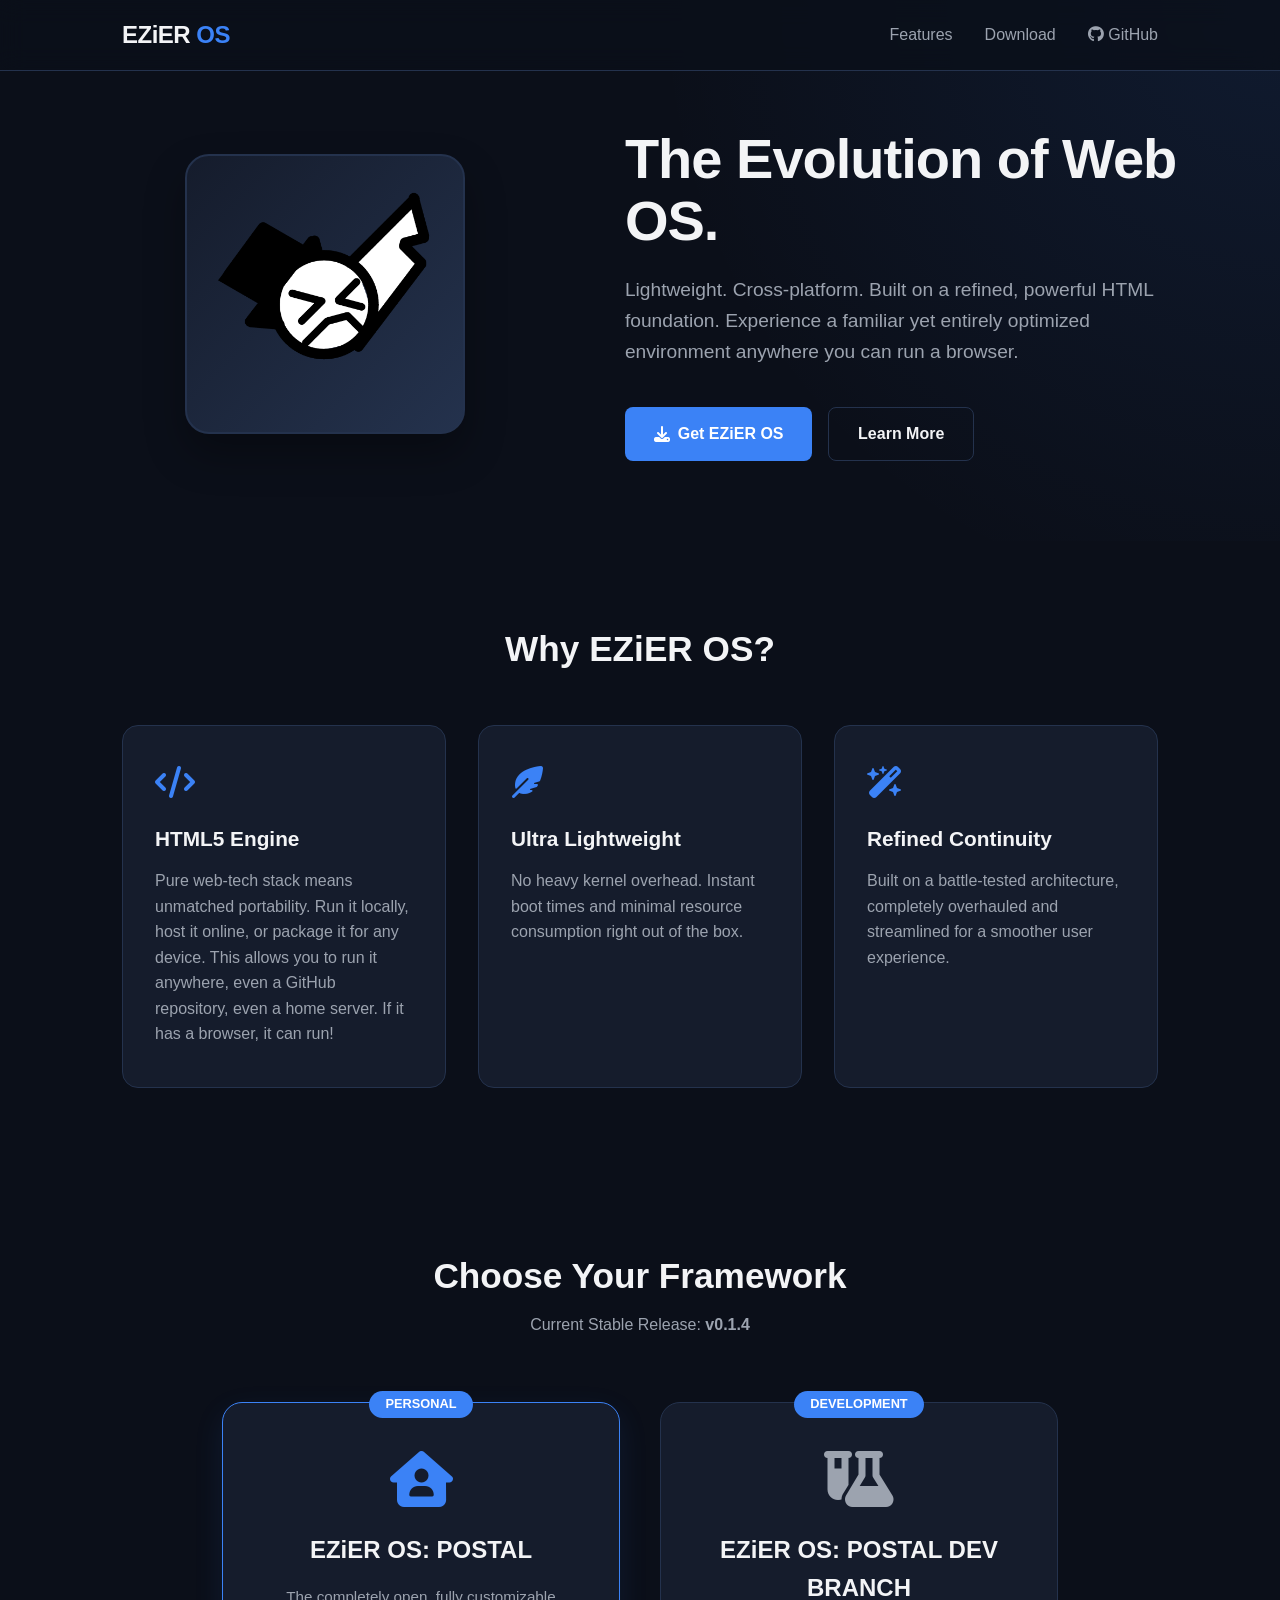
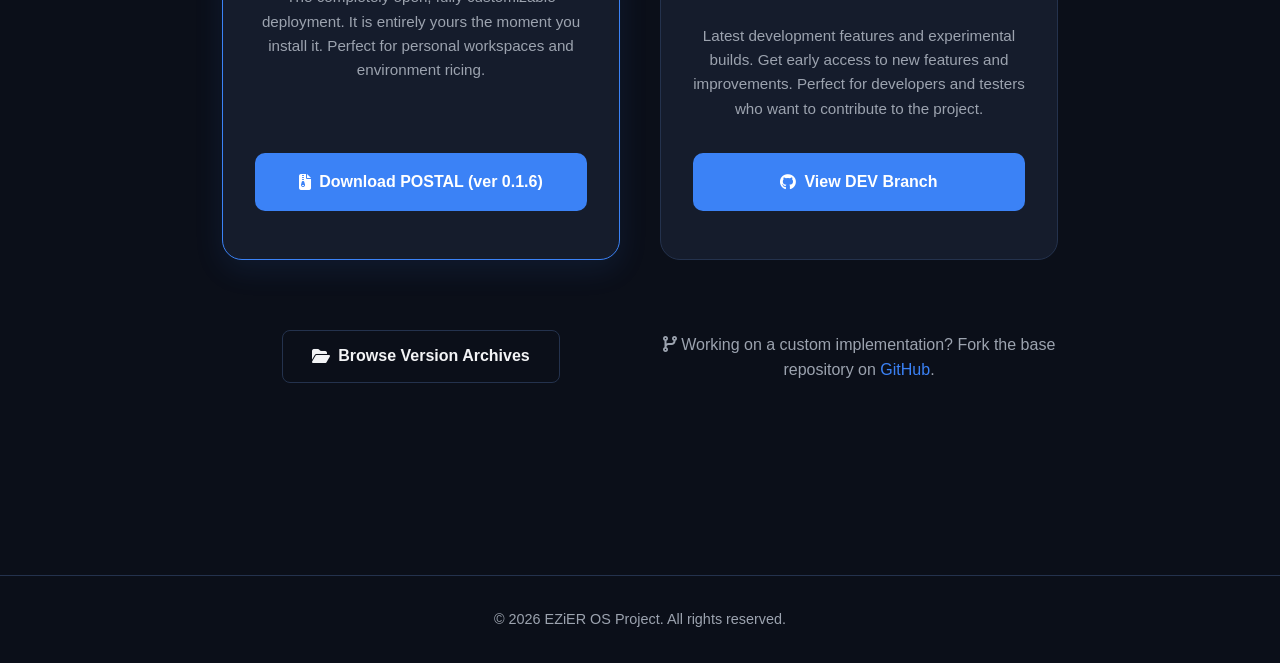
==== index.html @ 8a8247b0 "Rename mainpage.html to index.html" ====
<!DOCTYPE html>
<html lang="en">
<head>
    <meta charset="UTF-8">
    <meta name="viewport" content="width=device-width, initial-scale=1.0">
    <title>Download EZiER OS</title>
    <link rel="stylesheet" href="style.css">
    <link rel="stylesheet" href="https://cdnjs.cloudflare.com/ajax/libs/font-awesome/6.4.0/css/all.min.css">
</head>
<body>

    <nav class="navbar">
        <div class="nav-container">
            <a href="#" class="logo">EZiER <span>OS</span></a>
            <ul class="nav-links">
                <li><a href="#features">Features</a></li>
                <li><a href="#download">Download</a></li>
                <li><a href="https://github.com" target="_blank"><i class="fab fa-github"></i> GitHub</a></li>
            </ul>
        </div>
    </nav>

    <header class="hero">
        <div class="hero-container">
            <div class="hero-logo-area">
                <div class="character-placeholder">
                    <img src="character.png" alt="EZiER Character" onerror="this.style.display='none';">
                    <div class="fallback-icon"><i class="fas fa-terminal"></i></div>
                </div>
            </div>
            <div class="hero-text">
                <h1>The Evolution of Web OS.</h1>
                <p>Lightweight. Cross-platform. Built on a refined, powerful HTML foundation. Experience a familiar yet entirely optimized environment anywhere you can run a browser.</p>
                <div class="hero-cta">
                    <a href="#download" class="btn btn-primary"><i class="fas fa-download"></i> Get EZiER OS</a>
                    <a href="#features" class="btn btn-secondary">Learn More</a>
                </div>
            </div>
        </div>
    </header>

    <section id="features" class="features">
        <h2>Why EZiER OS?</h2>
        <div class="features-grid">
            <div class="feature-card">
                <i class="fas fa-code icon"></i>
                <h3>HTML5 Engine</h3>
                <p>Pure web-tech stack means unmatched portability. Run it locally, host it online, or package it for any device. This allows you to run it anywhere, even a GitHub repository, even a home server. If it has a browser, it can run!</p>
            </div>
            <div class="feature-card">
                <i class="fas fa-feather-alt icon"></i>
                <h3>Ultra Lightweight</h3>
                <p>No heavy kernel overhead. Instant boot times and minimal resource consumption right out of the box.</p>
            </div>
            <div class="feature-card">
                <i class="fas fa-wand-magic-sparkles icon"></i>
                <h3>Refined Continuity</h3>
                <p>Built on a battle-tested architecture, completely overhauled and streamlined for a smoother user experience.</p>
            </div>
        </div>
    </section>

  <section id="download" class="download-section">
        <h2>Choose Your Framework</h2>
        <p class="subtitle">Current Stable Release: <strong>v0.1.4</strong></p>

        <div class="download-grid">
            <div class="download-card highlight">
                <div class="card-badge">Personal</div>
                <i class="fas fa-house-user download-icon"></i>
                <h3>EZiER OS: POSTAL</h3>
                <p>The completely open, fully customizable deployment. It is entirely yours the moment you install it. Perfect for personal workspaces and environment ricing.</p>
                <a href="osfiles/ezierospostal0.1.6.zip" download class="btn btn-download">
                    <i class="fas fa-file-zipper"></i> Download POSTAL (ver 0.1.6)
                </a>
            </div>

            <div class="download-card">
                <div class="card-badge">Development</div>
                <i class="fas fa-flask-vial download-icon"></i>
                <h3>EZiER OS: POSTAL DEV BRANCH</h3>
                <p>Latest development features and experimental builds. Get early access to new features and improvements. Perfect for developers and testers who want to contribute to the project.</p>
                <a href="https://github.com/ricksansez9-star/ezieros/tree/DEV" target="_blank" class="btn btn-download">
                    <i class="fab fa-github"></i> View DEV Branch
                </a>
            </div>

        <div style="text-align: center; margin-top: 30px;">
            <a href="archives/" class="btn btn-secondary">
                <i class="fas fa-folder-open"></i> Browse Version Archives
            </a>
        </div>

        <div class="source-info">
            <p><i class="fas fa-code-branch"></i> Working on a custom implementation? Fork the base repository on <a href="https://github.com/ricksansez9-star/ezieros" target="_blank">GitHub</a>.</p>
        </div>
    </section>

    <footer>
        <p>&copy; 2026 EZiER OS Project. All rights reserved.</p>
    </footer>

</body>
</html>
---- style.css ----
/* --- Global Resets & Variables --- */
:root {
    --bg-main: #0b0f19;
    --bg-card: #151c2c;
    --bg-nav: rgba(11, 15, 25, 0.8);
    --accent: #3b82f6;
    --accent-hover: #2563eb;
    --text-main: #f3f4f6;
    --text-muted: #9ca3af;
    --border: #24324d;
    --font-stack: -apple-system, BlinkMacSystemFont, "Segoe UI", Roboto, Helvetica, Arial, sans-serif;
}

* {
    box-sizing: border-box;
    margin: 0;
    padding: 0;
    scroll-behavior: smooth;
}

body {
    background-color: var(--bg-main);
    color: var(--text-main);
    font-family: var(--font-stack);
    line-height: 1.6;
    overflow-x: hidden;
}

/* --- Navbar --- */
.navbar {
    position: fixed;
    top: 0;
    width: 100%;
    background-color: var(--bg-nav);
    backdrop-filter: blur(12px);
    border-bottom: 1px solid var(--border);
    z-index: 1000;
}

.nav-container {
    max-width: 1100px;
    margin: 0 auto;
    display: flex;
    justify-content: space-between;
    align-items: center;
    padding: 1rem 2rem;
}

.logo {
    font-size: 1.5rem;
    font-weight: 800;
    color: var(--text-main);
    text-decoration: none;
    letter-spacing: -0.5px;
}

.logo span {
    color: var(--accent);
}

.nav-links {
    display: flex;
    list-style: none;
    gap: 2rem;
}

.nav-links a {
    color: var(--text-muted);
    text-decoration: none;
    font-weight: 500;
    transition: color 0.2s;
}

.nav-links a:hover {
    color: var(--text-main);
}

/* --- Hero Section --- */
.hero {
    padding: 8rem 2rem 5rem;
    display: flex;
    justify-content: center;
    background: radial-gradient(circle at top right, rgba(59, 130, 246, 0.1), transparent 45%);
}

.hero-container {
    max-width: 1100px;
    display: grid;
    grid-template-columns: 1fr 1.2fr;
    gap: 4rem;
    align-items: center;
}

.hero-logo-area {
    display: flex;
    justify-content: center;
    align-items: center;
}

/* Custom placeholder that works with or without an image file */
.character-placeholder {
    width: 280px;
    height: 280px;
    background: linear-gradient(135deg, var(--bg-card), var(--border));
    border-radius: 24px;
    display: flex;
    align-items: center;
    justify-content: center;
    border: 2px solid var(--border);
    box-shadow: 0 20px 40px rgba(0,0,0,0.3);
    position: relative;
    overflow: hidden;
}

.character-placeholder img {
    width: 100%;
    height: 100%;
    object-fit: cover;
    z-index: 2;
}

.fallback-icon {
    position: absolute;
    font-size: 4rem;
    color: var(--accent);
    z-index: 1;
}

.hero-text h1 {
    font-size: 3.5rem;
    font-weight: 800;
    line-height: 1.1;
    margin-bottom: 1.5rem;
    letter-spacing: -1px;
}

.hero-text p {
    font-size: 1.2rem;
    color: var(--text-muted);
    margin-bottom: 2.5rem;
}

.hero-cta {
    display: flex;
    gap: 1rem;
}

/* --- Buttons --- */
.btn {
    padding: 0.8rem 1.8rem;
    border-radius: 8px;
    font-weight: 600;
    text-decoration: none;
    display: inline-flex;
    align-items: center;
    gap: 0.5rem;
    transition: all 0.2s;
    cursor: pointer;
}

.btn-primary {
    background-color: var(--accent);
    color: #fff;
}

.btn-primary:hover {
    background-color: var(--accent-hover);
    transform: translateY(-2px);
}

.btn-secondary {
    background-color: transparent;
    color: var(--text-main);
    border: 1px solid var(--border);
}

.btn-secondary:hover {
    background-color: var(--border);
}

/* --- Features Section --- */
.features {
    max-width: 1100px;
    margin: 0 auto;
    padding: 5rem 2rem;
    text-align: center;
}

.features h2 {
    font-size: 2.2rem;
    margin-bottom: 3rem;
}

.features-grid {
    display: grid;
    grid-template-columns: repeat(auto-fit, minmax(280px, 1fr));
    gap: 2rem;
}

.feature-card {
    background-color: var(--bg-card);
    padding: 2.5rem 2rem;
    border-radius: 16px;
    border: 1px solid var(--border);
    text-align: left;
    transition: transform 0.2s;
}

.feature-card:hover {
    transform: translateY(-5px);
}

.feature-card .icon {
    font-size: 2rem;
    color: var(--accent);
    margin-bottom: 1.5rem;
}

.feature-card h3 {
    font-size: 1.3rem;
    margin-bottom: 0.8rem;
}

.feature-card p {
    color: var(--text-muted);
}

/* --- Download Section --- */
.download-section {
    max-width: 900px;
    margin: 0 auto;
    padding: 5rem 2rem;
    text-align: center;
}

.download-section h2 {
    font-size: 2.2rem;
    margin-bottom: 0.5rem;
}

.subtitle {
    color: var(--text-muted);
    margin-bottom: 4rem;
}

.download-grid {
    display: grid;
    grid-template-columns: repeat(auto-fit, minmax(320px, 1fr));
    gap: 2.5rem;
    margin-bottom: 3rem;
}

.download-card {
    background-color: var(--bg-card);
    border: 1px solid var(--border);
    border-radius: 20px;
    padding: 3rem 2rem;
    display: flex;
    flex-direction: column;
    align-items: center;
    position: relative;
}

.download-card.highlight {
    border-color: var(--accent);
    box-shadow: 0 10px 30px rgba(59, 130, 246, 0.1);
}

.card-badge {
    position: absolute;
    top: -12px;
    background-color: var(--accent);
    color: #fff;
    padding: 0.2rem 1rem;
    border-radius: 20px;
    font-size: 0.8rem;
    font-weight: 700;
    text-transform: uppercase;
}

.download-icon {
    font-size: 3.5rem;
    color: var(--text-muted);
    margin-bottom: 1.5rem;
}

.highlight .download-icon {
    color: var(--accent);
}

.download-card h3 {
    font-size: 1.5rem;
    margin-bottom: 1rem;
}

.download-card p {
    color: var(--text-muted);
    font-size: 0.95rem;
    margin-bottom: 2rem;
    flex-grow: 1;
}

.btn-download {
    background-color: var(--accent);
    color: #fff;
    width: 100%;
    justify-content: center;
    padding: 1rem;
    border-radius: 10px;
    text-decoration: none;
    font-weight: 600;
}

.btn-download:hover {
    background-color: var(--accent-hover);
}

.btn-download .size {
    font-weight: 400;
    opacity: 0.8;
    font-size: 0.85rem;
    margin-left: 0.2rem;
}

.btn-secondary-download {
    background-color: transparent;
    border: 1px solid var(--border);
    color: var(--text-main);
    width: 100%;
    justify-content: center;
    padding: 1rem;
    border-radius: 10px;
    text-decoration: none;
    font-weight: 600;
}

.btn-secondary-download:hover {
    background-color: var(--border);
}

.source-info {
    margin-top: 2rem;
    color: var(--text-muted);
}

.source-info a {
    color: var(--accent);
    text-decoration: none;
}

/* --- Footer --- */
footer {
    border-top: 1px solid var(--border);
    padding: 2rem;
    text-align: center;
    color: var(--text-muted);
    font-size: 0.9rem;
    margin-top: 4rem;
}

/* --- Responsive Adjustments --- */
@media (max-width: 768px) {
    .hero-container {
        grid-template-columns: 1fr;
        text-align: center;
        gap: 2rem;
    }
    
    .hero-logo-area {
        order: -1;
    }

    .character-placeholder {
        width: 200px;
        height: 200px;
    }

    .hero-text h1 {
        font-size: 2.5rem;
    }

    .hero-cta {
        justify-content: center;
    }

    .nav-links {
        display: none; /* Simplification for mobile */
    }
}
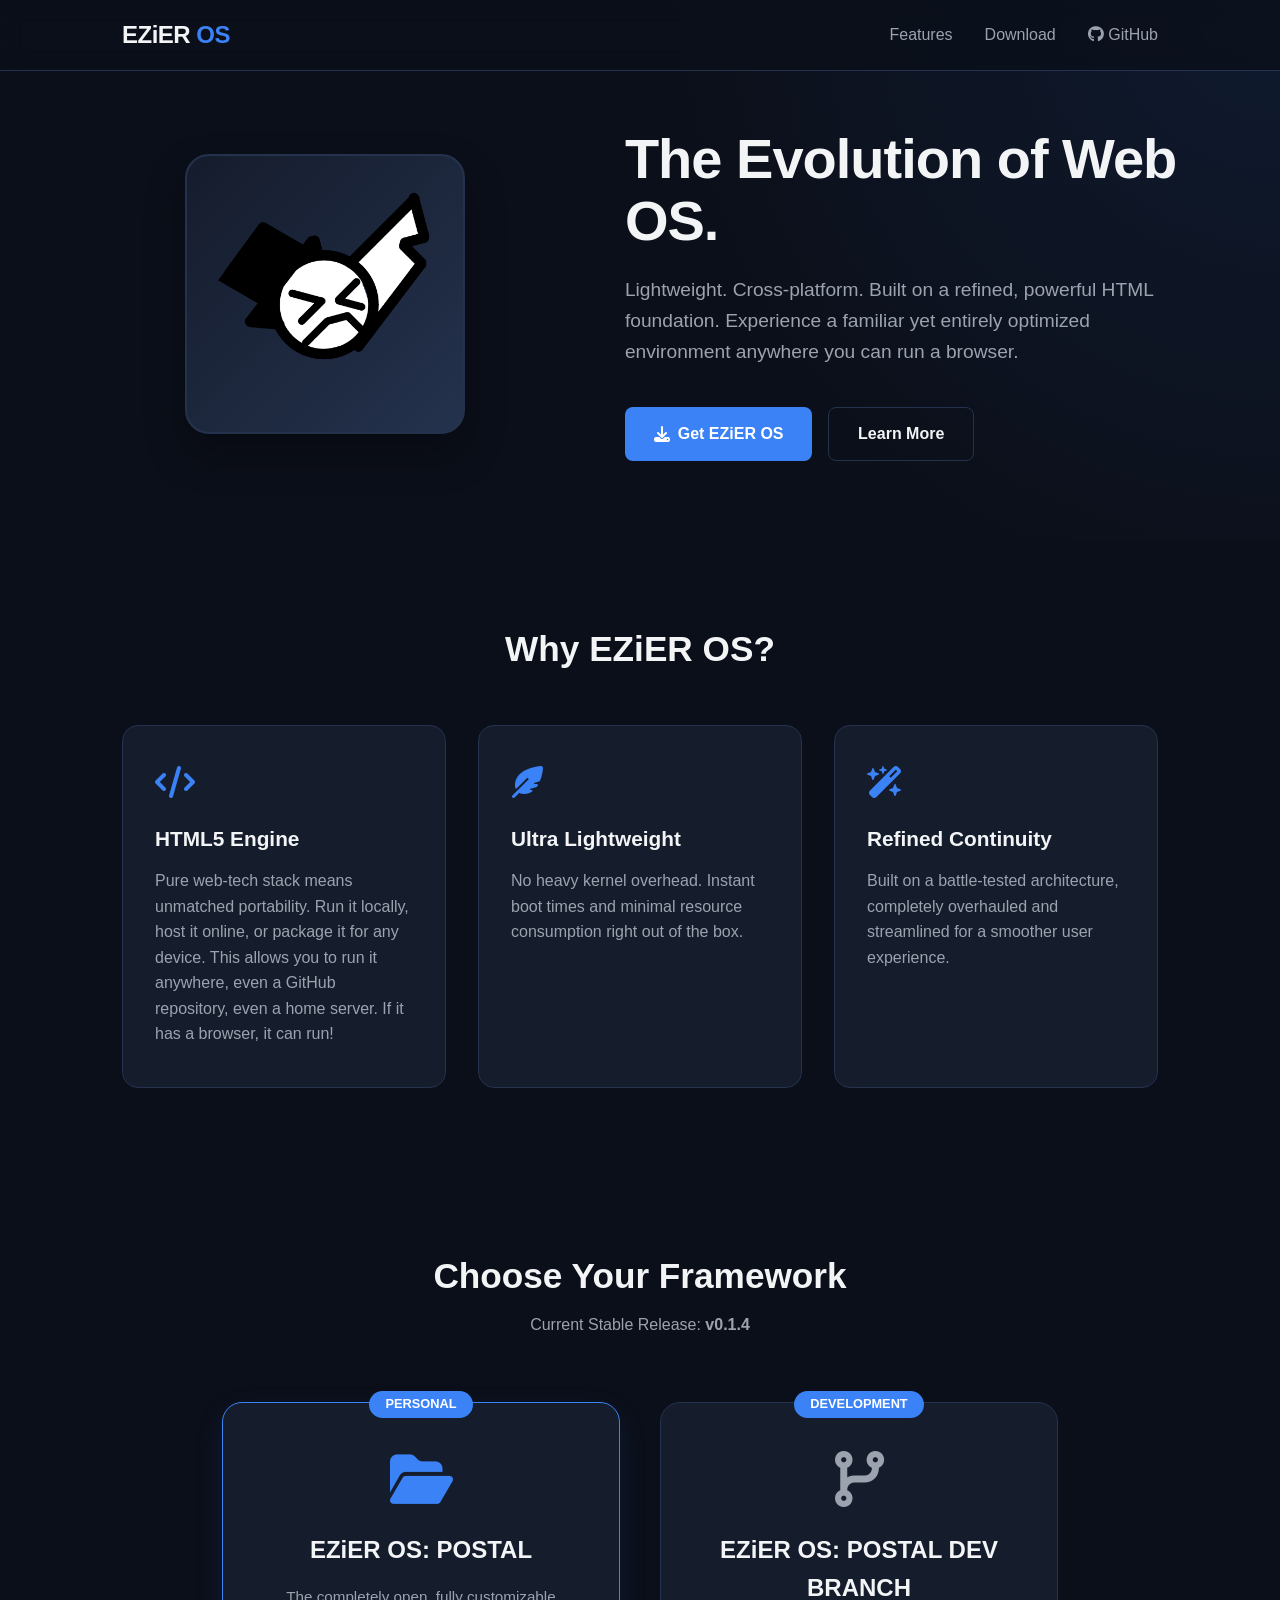
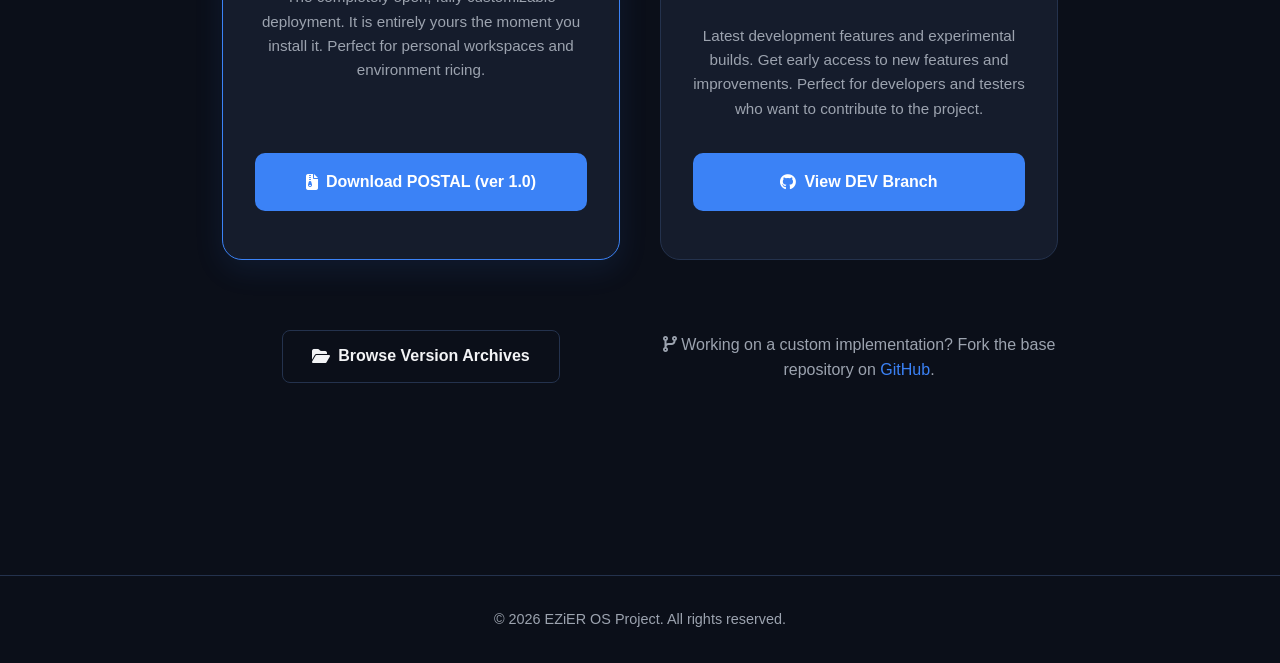
==== commit 3326c4ee: "Modify index.html for EZiER OS download page Updated the title and download links for the EZiER OS d" ====
--- a/index.html
+++ b/index.html
@@ -3,7 +3,7 @@
 <head>
     <meta charset="UTF-8">
     <meta name="viewport" content="width=device-width, initial-scale=1.0">
-    <title>Download EZiER OS</title>
+    <title>AwkOrSoft: EZiER OS Download Page</title>
     <link rel="stylesheet" href="style.css">
     <link rel="stylesheet" href="https://cdnjs.cloudflare.com/ajax/libs/font-awesome/6.4.0/css/all.min.css">
 </head>
@@ -67,20 +67,20 @@
         <div class="download-grid">
             <div class="download-card highlight">
                 <div class="card-badge">Personal</div>
-                <i class="fas fa-house-user download-icon"></i>
+                <i class="fas fa-folder-open download-icon"></i>
                 <h3>EZiER OS: POSTAL</h3>
                 <p>The completely open, fully customizable deployment. It is entirely yours the moment you install it. Perfect for personal workspaces and environment ricing.</p>
-                <a href="osfiles/ezierospostal0.1.6.zip" download class="btn btn-download">
-                    <i class="fas fa-file-zipper"></i> Download POSTAL (ver 0.1.6)
+                <a href="https://github.com/ricksansez9-star/ezieros/archive/refs/heads/main.zip" download class="btn btn-download">
+                    <i class="fas fa-file-zipper"></i> Download POSTAL (ver 1.0)
                 </a>
             </div>
 
             <div class="download-card">
                 <div class="card-badge">Development</div>
-                <i class="fas fa-flask-vial download-icon"></i>
+                <i class="fas fa-code-branch download-icon"></i>
                 <h3>EZiER OS: POSTAL DEV BRANCH</h3>
                 <p>Latest development features and experimental builds. Get early access to new features and improvements. Perfect for developers and testers who want to contribute to the project.</p>
-                <a href="https://github.com/ricksansez9-star/ezieros/tree/DEV" target="_blank" class="btn btn-download">
+                <a href="https://github.com/ricksansez9-star/ezieros/archive/refs/heads/dev.zip" target="_blank" class="btn btn-download">
                     <i class="fab fa-github"></i> View DEV Branch
                 </a>
             </div>
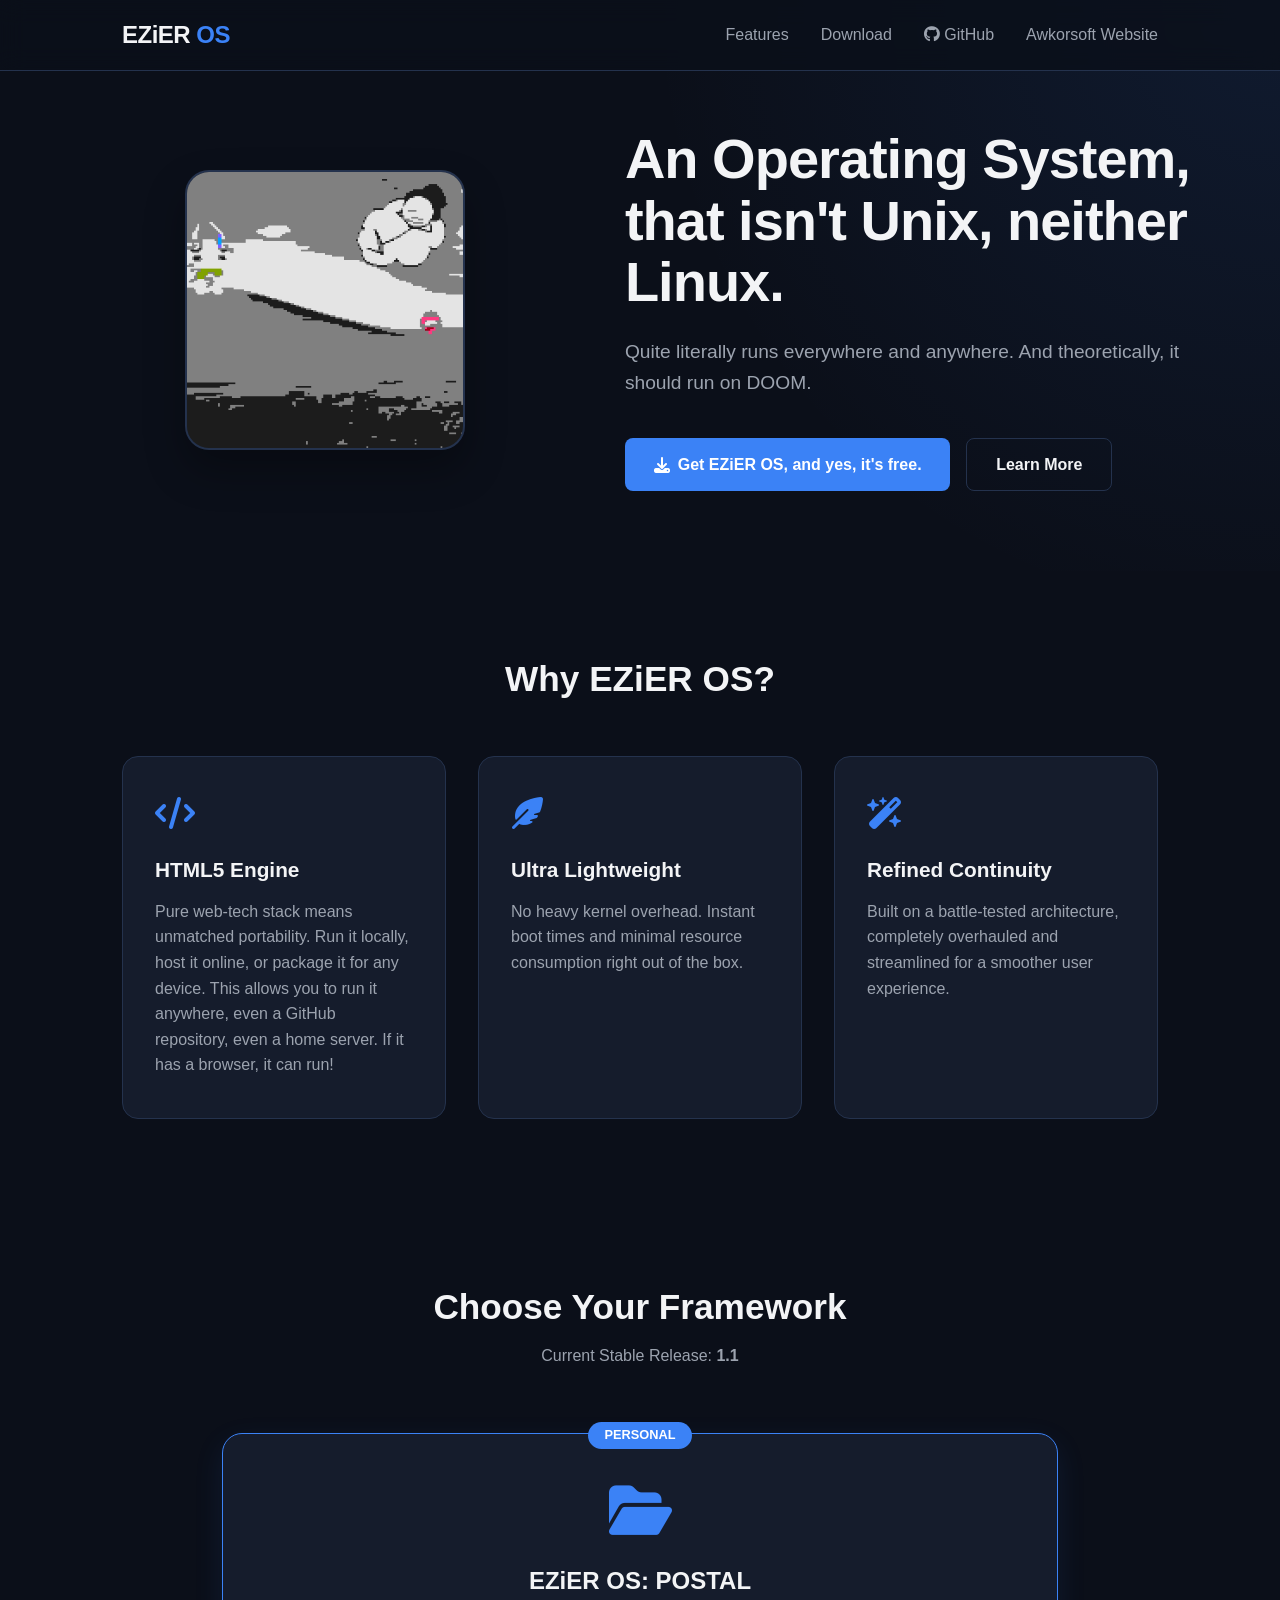
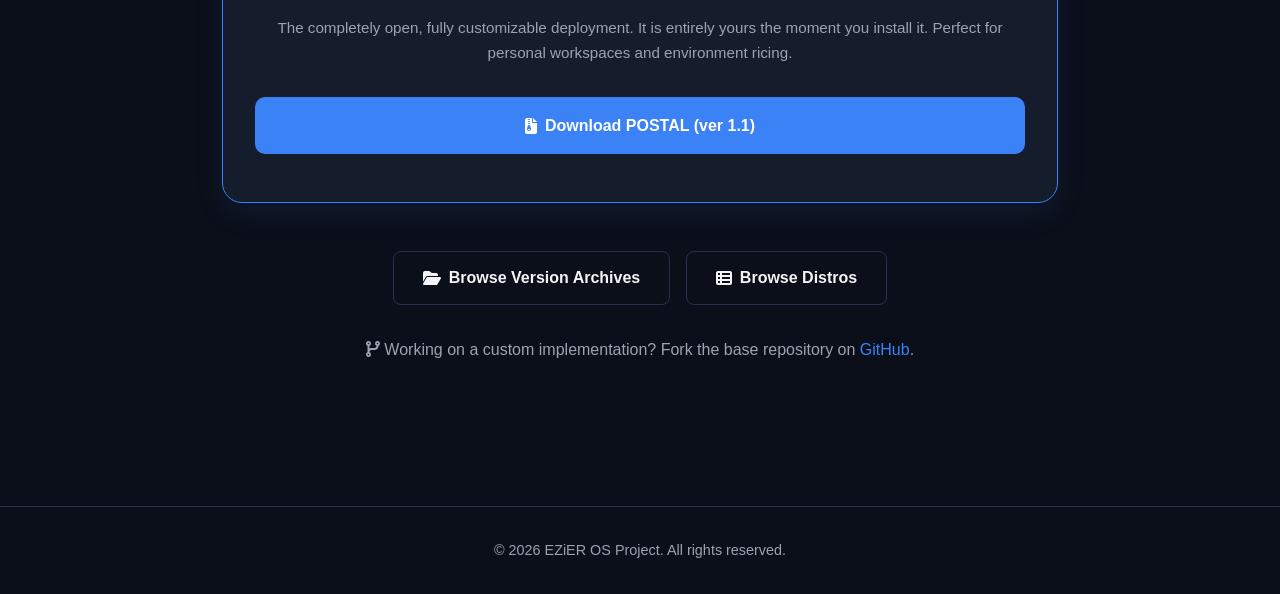
==== commit 0bface3f: "New EZiER OS Update and minor site changes." ====
--- a/index.html
+++ b/index.html
@@ -16,6 +16,7 @@
                 <li><a href="#features">Features</a></li>
                 <li><a href="#download">Download</a></li>
                 <li><a href="https://github.com" target="_blank"><i class="fab fa-github"></i> GitHub</a></li>
+                <li><a href="ricksansez9-star.github.io/AwkOrSoft/" target="_blank"> Awkorsoft Website</a></li>
             </ul>
         </div>
     </nav>
@@ -29,10 +30,10 @@
                 </div>
             </div>
             <div class="hero-text">
-                <h1>The Evolution of Web OS.</h1>
-                <p>Lightweight. Cross-platform. Built on a refined, powerful HTML foundation. Experience a familiar yet entirely optimized environment anywhere you can run a browser.</p>
+                <h1>An Operating System, that isn't Unix, neither Linux.</h1>
+                <p>Quite literally runs everywhere and anywhere. And theoretically, it should run on DOOM.</p>
                 <div class="hero-cta">
-                    <a href="#download" class="btn btn-primary"><i class="fas fa-download"></i> Get EZiER OS</a>
+                    <a href="#download" class="btn btn-primary"><i class="fas fa-download"></i> Get EZiER OS, and yes, it's free.</a>
                     <a href="#features" class="btn btn-secondary">Learn More</a>
                 </div>
             </div>
@@ -62,7 +63,7 @@
 
   <section id="download" class="download-section">
         <h2>Choose Your Framework</h2>
-        <p class="subtitle">Current Stable Release: <strong>v0.1.4</strong></p>
+        <p class="subtitle">Current Stable Release: <strong>1.1</strong></p>
 
         <div class="download-grid">
             <div class="download-card highlight">
@@ -71,23 +72,17 @@
                 <h3>EZiER OS: POSTAL</h3>
                 <p>The completely open, fully customizable deployment. It is entirely yours the moment you install it. Perfect for personal workspaces and environment ricing.</p>
                 <a href="https://github.com/ricksansez9-star/ezieros/archive/refs/heads/main.zip" download class="btn btn-download">
-                    <i class="fas fa-file-zipper"></i> Download POSTAL (ver 1.0)
+                    <i class="fas fa-file-zipper"></i> Download POSTAL (ver 1.1)
                 </a>
             </div>
+        </div>
 
-            <div class="download-card">
-                <div class="card-badge">Development</div>
-                <i class="fas fa-code-branch download-icon"></i>
-                <h3>EZiER OS: POSTAL DEV BRANCH</h3>
-                <p>Latest development features and experimental builds. Get early access to new features and improvements. Perfect for developers and testers who want to contribute to the project.</p>
-                <a href="https://github.com/ricksansez9-star/ezieros/archive/refs/heads/dev.zip" target="_blank" class="btn btn-download">
-                    <i class="fab fa-github"></i> View DEV Branch
-                </a>
-            </div>
-
-        <div style="text-align: center; margin-top: 30px;">
+        <div style="text-align: center; margin-top: 30px; display: flex; gap: 1rem; justify-content: center;">
             <a href="archives/" class="btn btn-secondary">
                 <i class="fas fa-folder-open"></i> Browse Version Archives
+            </a>
+            <a href="distros.html" class="btn btn-secondary">
+                <i class="fas fa-th-list"></i> Browse Distros
             </a>
         </div>
 
